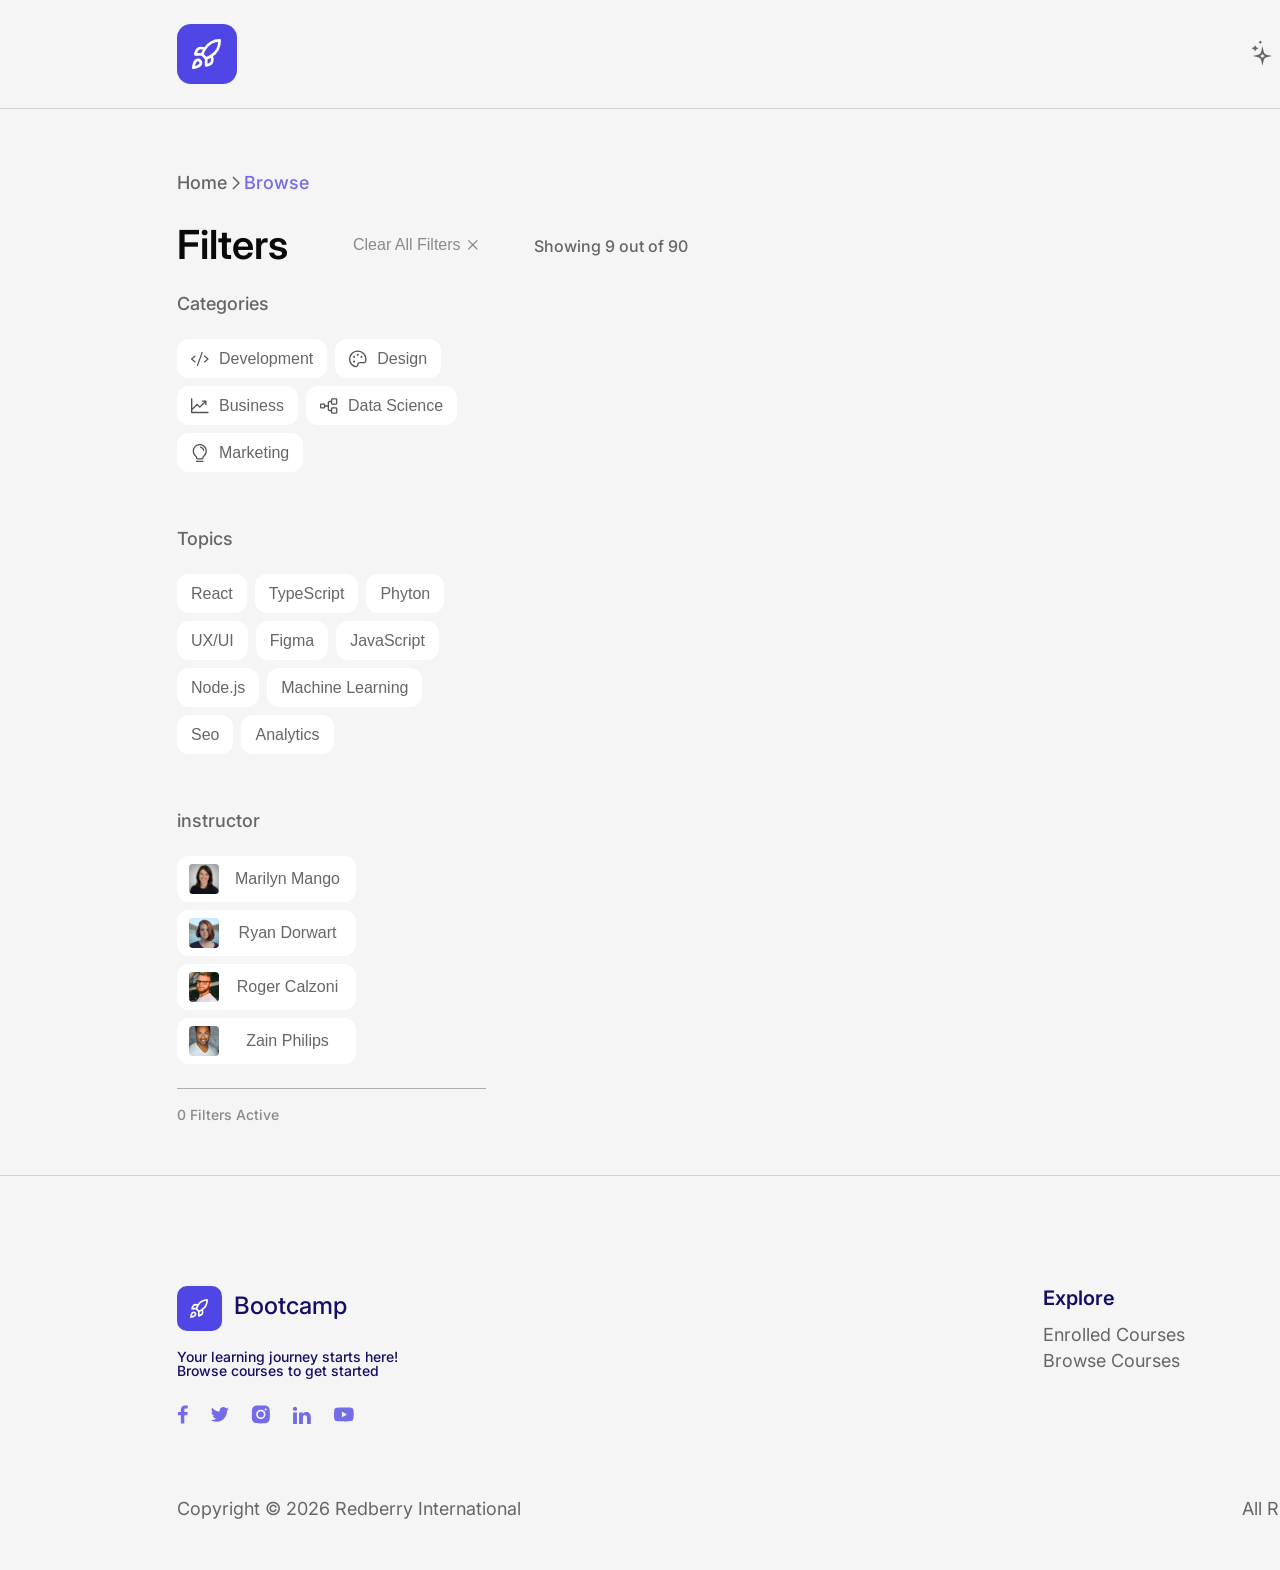
==== catalog.html @ 3730eb67 "add catalog filters and sort dropdown" ====
<!DOCTYPE html>
<html lang="en">
    <head>
        <meta charset="UTF-8"/>
        <meta name="viewport" content="width=device-width, initial-scale=1.0"/>
        <title>Course Catalog</title>
        <link rel="stylesheet" href="style.css"/>
    </head>
    <body>
        <nav>
            <div class="nav-left">
                <a href="index.html">
                    <div class="logo">
                        <img src="assets/logo.svg" alt="logo">
                    </div>
                </a>
            </div>
            <div class="nav-right">
                <a  href="catalog.html" class="browse-link">
                    <img src="assets/Nav icon.svg" alt="">
                   <span>Browse Courses</span></a>

                <!-- logged out -->
                <div class="nav-auth" id="nav-logged-out">
                    <button class="btn-login">Log In</button>
                    <button class="btn-signup">Sign Up</button>
                </div>

                <div class="nav-user" id="nav-logged-in">
                    <a href="#" class="enrolled-link">
                        <img src="assets/Nav icon2.svg" alt="">
                        <span> Enrolled Courses </span>
                    </a>
                    <a href="#" class="profile-icon">
                        <img src="assets/User.svg" alt="profile">
                        <span class="status-dot"></span>
                    </a>
                </div>

            </div>

        </nav>
        
        <main class="catalog-main">
            <div class="breadcrumbs">
                <a href="index.html" class="breadcrumbs-home">Home</a>
                <img src="assets/gt.svg" alt="" class="breadcrumbs-arrow">
                <span class="breadcrumbs-browse">Browse</span>
            </div>

            <div class="catalog-content">
                <div class="catalog-left">

                    <div class="filters">
                        <div class="filters-top">
                            <h2 class="filters-txt">Filters</h2> 
                            <button class="filters-remove">
                                <span class="filters-remove-text">Clear All Filters</span>
                                <img class="filters-remove-x" src="assets/X.svg" alt="X">
                            </button>
                        </div>

                        <div  class="filters-mid">
                            <div class="filters-categories">
                                <span class="filters-categories-text">Categories</span>
                                <div class="filters-categories-choice">
                                    <button class="filter-chip">
                                        <img src="assets/dev-icon.svg" alt=""> Development
                                    </button>
                                    <button class="filter-chip">
                                        <img src="assets/design-icon.svg" alt=""> Design
                                    </button>
                                    <button class="filter-chip">
                                        <img src="assets/business.svg" alt=""> Business
                                    </button>
                                    <button class="filter-chip">
                                        <img src="assets/datascience-icon.svg" alt=""> Data Science
                                    </button>
                                    <button class="filter-chip">
                                        <img src="assets/marketing-icon.svg" alt=""> Marketing
                                    </button>
                                </div>
                            </div>
                            <div class="filters-topics">
                                <span class="filters-topics-text">Topics</span>
                                <div class="filters-topics-choice">
                                    <button class="filter-chip">React</button>
                                    <button class="filter-chip">TypeScript</button>
                                    <button class="filter-chip">Phyton</button>
                                    <button class="filter-chip">UX/UI</button>
                                    <button class="filter-chip">Figma</button>
                                    <button class="filter-chip">JavaScript</button>
                                    <button class="filter-chip">Node.js</button>
                                    <button class="filter-chip">Machine Learning</button>
                                    <button class="filter-chip">Seo</button>
                                    <button class="filter-chip">Analytics</button>
                                </div>
                            </div>
                            <div class="filters-instructor">
                                <span class="filters-instructor-text">instructor</span>
                                <div class="filters-instructor-choice">
                                    <button class="instructor-chip">
                                        <img src="assets/instructor1.jpg" alt="Marilyn Mango">
                                        <span>Marilyn Mango</span>
                                    </button>
                                    <button class="instructor-chip">
                                        <img src="assets/instructor2.jpg" alt="Ryan Dorwart">
                                        <span>Ryan Dorwart</span>
                                    </button>
                                    <button class="instructor-chip">
                                        <img src="assets/instructor3.jpg" alt="Roger Calzoni">
                                        <span>Roger Calzoni</span>
                                    </button>
                                    <button class="instructor-chip">
                                        <img src="assets/instructor4.jpg" alt="Zain Philips">
                                        <span>Zain Philips</span>
                                    </button>
                                </div>
                            </div>


                        </div>

                        <div class="filters-bottom">
                            <div class="filters-bottom-text">
                                <span class="filter-count">0</span>
                                <span>&nbsp;Filters Active</span>
                            </div>
                        </div>
                    </div>
                </div>
                
                <div class="catalog-right">

                    <div class="catalog-top">
                        <span class="catalog-showing">Showing 9 out of 90</span>
                        <button class="catalog-sort">
                            <span class="sort-label">Sort By:</span>
                            <div class="sort-dropdown">
                                <div class="sort-selected">
                                    <span style="white-space: nowrap;">Newest First</span>
                                </div>
                                <div class="sort-options">
                                    <div class="sort-option active">Newest First</div>
                                    <div class="sort-option">Price: Low to High</div>
                                    <div class="sort-option">Price: High to Low</div>
                                    <div class="sort-option">Most Popular</div>
                                    <div class="sort-option">Title: A-Z</div>
                                </div>
                            </div>
                            <img class="sort-selected-img" src="assets/dropdown-arrow.svg" alt="">
                        </button>
                    </div>

                    <!-- Middle: course grid -->
                    <div class="catalog-grid">
                        <!-- course cards go here -->
                    </div>

                    <!-- Bottom: pagination -->
                    <div class="catalog-pagination">
                        <!-- pagination goes here -->
                    </div>
                </div>
            </div>
 

        </main>

        <footer>
            <div class="footer-wrapper">
                <div class="footer-top">
                    <div class="footer-brand">
                        <div class="footer-brand-top">
                            <div class="footer-logo">
                                <div class="logo">
                                    <img src="assets/logo.svg" alt="logo">
                                </div>
                                <span>Bootcamp</span>
                            </div>
                            <p>Your learning journey starts here!<br>Browse courses to get started</p>
                        </div>
                        <div class="footer-socials">
                            <a href="#"><img src="assets/Facebook.svg" alt="facebook"></a>
                            <a href="#"><img src="assets/Twitter.svg" alt="twitter"></a>
                            <a href="#"><img src="assets/Instagram.svg" alt="instagram"></a>
                            <a href="#"><img src="assets/LinkedIn.svg" alt="linkedin"></a>
                            <a href="#"><img src="assets/YouTube.svg" alt="youtube"></a>
                        </div>
                    </div>
                    <div class="footer-links">
                        <div class="footer-column">
                            <h4>Explore</h4>
                            <div class="footer-column-links">
                                <a href="#">Enrolled Courses</a>
                                <a href="catalog.html">Browse Courses</a>
                            </div>
                        </div>
                        <div class="footer-column">
                            <h4>Account</h4> 
                            <div class="footer-column-links">
                                <a href="#">My Profile</a>
                            </div>
                        </div>
                        <div class="footer-column">
                            <h4>Contact</h4>
                            <div class="footer-column-info">
                                <p><img src="assets/envelope.svg">contact@company.com</p>
                                <p><img src="assets/phone.svg">(+995) 551 111 222</p>
                                <p><img src="assets/location.svg">Aghmashenebeli St.115</p>
                            </div>
                        </div>
                    </div> 
                </div>
                <div class="footer-bottom">
                    <p class="footer-bottom-left">Copyright © 2026 Redberry International</p>
                    <div class="footer-bottom-right">
                        <span>All Rights Reserved</span> |
                        <a href="#">Terms and Conditions</a> |
                        <a href="#">Privacy Policy</a>
                    </div>
                </div>
            </div>
        </footer>

        
        <script src="script.js"></script>
        <script src="catalog.js"></script>
    </body>
</html>
---- style.css ----
@import url('https://fonts.googleapis.com/css2?family=Inter:wght@200;300;400;500;600;700&display=swap');
* {
    margin:0;
    padding:0;
    box-sizing: border-box;}

body{
    width:  1920px;
    min-height:  1080px;
    font-family: 'Inter';
    display: flex;
    flex-direction: column;
    justify-content: space-between;
}

nav {
    width: 1920px;
    background-color: #f5f5f5;
    border-bottom: 1px solid #D1D1D1;
    padding: 24px 177px;
    display: flex;
    justify-content: space-between;
    align-items: center;
    gap: 10px;
}
.nav-left .logo{
    width: 60px;
    height: 60px;
    border-radius: 14px;
    padding: 16px 17px 17px 16px;
    gap: 10px;
    display: flex;
    align-items: center;
    justify-content: center;
    background-color: #4F46E5;
}

.nav-left .logo img{
    width: 29px;
    height: 30px;
}

.nav-right{
    display: flex;
    justify-content: center;
}

.browse-link{
    display: flex;
    flex-direction: row;
    align-items: center;
    width: 220px;
    height: 56px;
    border-radius: 8px;
    padding: 15px;
    gap: 8px;
    text-decoration: none;
    line-height: 1;
}

.browse-link img{
    height: 26px;
    width: 26px;
}

.browse-link span{
    width: 156px;
    font-weight: 500;
    font-size: 20px;
    line-height: 100%;
    letter-spacing: 0%;
    color: #525252;
    white-space: nowrap;
}

.nav-auth{
    display: flex;
    flex-direction: row;
    align-items: center;
    gap: 15px;
    margin-left: 36px;
}

.btn-login {
    display: flex;
    flex-direction: row;
    align-items: center;
    justify-content: center;
    width: 114px;
    height: 60px;
    border-radius: 8px;
    border: 2px solid #958FEF;
    gap: 2px;
    background-color: transparent;
    font-weight: 500;
    font-size: 20px;
    line-height: 100%;
    letter-spacing: 0%;
    color: #4F46E5;
    cursor: pointer;
}

.btn-signup {
    display: flex;
    flex-direction: row;
    align-items: center;
    justify-content: center;
    width: 125px;
    height: 60px;
    border-radius: 8px;
    border: none;
    gap: 10px;
    background-color: #4F46E5;
    font-weight: 500;
    font-size: 20px;
    line-height: 100%;
    letter-spacing: 0%;
    color: white;
    cursor: pointer;
}

#nav-logged-in{
  display: none;
}

.nav-user{
    display: flex;
    flex-direction: row;
    align-items: center;
    gap: 36px;
    margin-left: 8px;
}

.enrolled-link{
    display: flex;
    flex-direction: row;
    align-items: center;
    width: 227px;
    height: 56px;
    border-radius: 8px;
    padding: 16px;
    gap: 8px;
    text-decoration: none;
}

.enrolled-link img{
    width: 26px;
    height: 26px;
}

.enrolled-link span{
    font-weight: 500;
    font-size: 20px;
    line-height: 100%;
    letter-spacing: 0%;
    color: #525252;
    white-space: nowrap;
}

.profile-icon{
    display: flex;
    align-items: center;
    justify-content: center;
    width: 56px;
    height: 56px;
    border-radius: 50%;
    background-color: #EEEDFC;
    position: relative;
    text-decoration: none;
    flex-shrink: 0;
    padding: 0;
}

.profile-icon img{
    width: 38px;
    height: 38px;
}

.status-dot{
    width: 15px;
    height: 15px;
    border-radius: 50%;
    background-color: #F4A316 ;
    border: 2px solid #FFFFFF;
    position: absolute;
    bottom: 0;
    right: 0;
}

footer{
    width: 1920px;
    min-height: 334px;
    padding: 30px 30.5px;
    background-color: #f5f5f5;
    display: flex;
    flex-direction: column;
    border-top: 1px solid #D1D1D1;
}

.footer-wrapper{
    width: 1566px;
    min-height: 334px;
    padding: 80px 0 20px 0;
    gap: 74px;
    display: flex;
    flex-direction: column;
    margin: 0 auto;
}



.footer-top{
    width: 1566px;
    display: flex;
    flex-direction: row;
    justify-content: space-between;
    align-items: flex-start;
}

.footer-brand{
    width: 310.36px;
    display: flex;
    flex-direction: column;
    gap: 24px;
}

.footer-brand-top{
    width: 310.36px;
    display: flex;
    flex-direction: column;
    gap: 16px;
}

.footer-logo{
    display: flex;
    flex-direction: row;
    align-items: center;
    width: 174px;
    height: 45px;
    gap: 12px;
}

.footer-logo .logo{
    width: 45px;
    height: 45px;
    border-radius: 10px;
    padding: 16px 17px 17px 16px;
    display: flex;
    align-items: center;
    justify-content: center;
    flex-shrink: 0;
    background-color: #4F46E5;
}
.footer-logo .logo img{
    width: 18.37px;
    height: 19px;
}

.footer-logo span{
    width: 117px;
    height: 29px;
    font-weight: 500;
    font-size: 24px;
    line-height: 100%;
    letter-spacing: 0%;
    color: #130E67;
    white-space: nowrap;
}

.footer-brand-top p{
    width: 310.36px;
    height: 34px;
    font-weight: 500;
    font-size: 14px;
    line-height: 100%;
    letter-spacing: 0%;
    color: #130E67;
    display: flex;
    align-items: center;
}

.footer-socials{
    display: flex;
    flex-direction: row;
    align-items: center;
    width: 177px;   
    height: 19px;
    gap: 22px;
}
.footer-socials a img{
    display: block;
}

.footer-socials a:nth-child(1) img{width:11px; height: 19px;}
.footer-socials a:nth-child(2) img{width:19px; height: 15px;}
.footer-socials a:nth-child(3) img{width:19px; height: 19px;}
.footer-socials a:nth-child(4) img{width:19px; height: 18px;}
.footer-socials a:nth-child(5) img{width:21px; height: 15px;}

.footer-links{
    display: flex;
    flex-direction: row;
    width: 700px;
    height: 130px;
    gap: 120px;
}

.footer-column{
    display: flex;
    flex-direction: column;
    gap: 16px;
}

.footer-column:nth-child(1) {width: 144px; height: 92px;}
.footer-column:nth-child(2) {width: 186px; height: 62px;}
.footer-column:nth-child(1) {width: 230px; height: 130px;}

.footer-column h4{
    font-weight: 600;
    font-size: 20px;
    line-height: 24px;
    letter-spacing: 0%;
    color: #130E67;
}
.footer-column-links{
    display: flex;
    flex-direction: column;
    gap: 8px;
}
.footer-column a{
    font-weight: 400;
    font-size: 18px;
    line-height: 100%;
    letter-spacing: 0%;
    text-align: center;
    text-decoration: none;
    color: #666666;
    display: flex;
    white-space: nowrap;
}
.footer-column-info{
    display: flex;
    flex-direction: column;
    gap: 10px;
}
.footer-column-info p{
    display: flex;
    flex-direction: row;
    align-items: center;
    gap: 6px;
    font-weight: 400;
    font-size: 18px;
    line-height: 100%;
    letter-spacing: 0%;
    color: #666666;
}
.footer-column-info p:nth-child(1) img{width: 24px; height: 24px;}
.footer-column-info p:nth-child(2) img{width: 22px; height: 22px;}
.footer-column-info p:nth-child(3) img{width: 24px; height: 24px;}

.footer-bottom{
    width: 1566px;
    height: 22px;
    display: flex;
    flex-direction: row;
    justify-content: space-between;
    align-items: center;
}

.footer-bottom-left{
    width: 601.41px;
    height: 22px;
    font-weight: 400;
    font-size: 18px;
    letter-spacing: 0%;
    color: #666666;
}
.footer-bottom-right{
    width: 859.16px;
    height: 22px;
    font-weight: 400;
    font-size: 18px;
    letter-spacing: 0%;
    color: #666666;
    text-align: right;
    padding-right: 10px;
}
.footer-bottom-right a{
    color: #4F46E5;
    text-decoration: none;
}

main {
    display: flex;
    flex-direction: column;
    align-items: center;
    padding: 40px 0;
    flex: 1;
    background-color: #F5F5F5;
    gap: 64px;
}

.hero-slider {
    width: 1566px;
    height: 420px;
    border-radius: 30px;
    background-color: #FFFFFF;
    position: relative;
    overflow: hidden;
    cursor: default;
}

.slider-arrows {
    position: absolute;
    top: 311px;
    left: 1386px;
    display: flex;
    flex-direction: row;
    gap: 24px;
    width: 132px;
    height: 54px;
    z-index: 10;
}

.slider-arrow {
    width: 54px;
    height: 54px;
    border-radius: 50%;
    border: none;
    cursor: pointer;
    background-color: transparent;
    flex-shrink: 0;
    padding: 0;
}

.slider-arrow.disabled {
    pointer-events: none;
}

.slider-arrow.left {
    background-image: url('assets/ArrowleftDisabled.svg');
    background-size: contain;
    background-repeat: no-repeat;
    background-position: center;
}

.slider-arrow.right {
    background-image: url('assets/ArrowrightActive.svg');
    background-size: contain;
    background-repeat: no-repeat;
    background-position: center;
}

.slider-dots {
    position: absolute;
    top: 334px;
    left: 0;
    right: 0;
    display: flex;
    flex-direction: row;
    justify-content: center;
    gap: 12px;
    height: 8px;
}

.dot {
    width: 57px;
    height: 8px;
    border-radius: 999px;
    background-color: #C1BCBC80;
    cursor: pointer;
}

.dot.active {
    background-color: #F5F5F5;
}

.slide {
    position: absolute;
    top: 0;
    left: 0;
    width: 100%;
    height: 100%;
    display: none;
    padding: 48px;
    background-size: cover;
    background-position: center;
}

.slide.active {
    display: flex;
    flex-direction: column;
    gap: 12px;
}

.slide-content {
    display: flex;
    flex-direction: column;
    width: 1470px;
    gap: 14px;
}

.slide h2 {
    width: 1470px;
    height: 56px;
    font-weight: 600;
    font-size: 48px;
    line-height: 56px;
    letter-spacing: -0.5%;
    color: #FFFFFF;
}

.slide p {
    width: 1218px;
    height: 58px;
    font-weight: 200;
    font-size: 24px;
    line-height: 100%;
    letter-spacing: 0%;
    color: #FFFFFF;
}

.slide-btn {
    display: flex;
    flex-direction: row;
    align-items: center;
    justify-content: center;
    width: 238px;
    height: 64px;
    border-radius: 8px;
    padding: 17px 25px;
    margin-top: 20px;
    gap: 10px;
    background-color: #4F46E5;
    border: none;
    font-weight: 400;
    font-size: 20px;
    line-height: 100%;
    color: #FFFFFF;
    cursor: pointer;
    text-decoration: none;
}

.start-learning {
    width: 1566px;
    height: 739px;
    display: flex;
    flex-direction: column;
    gap: 32px;
}

.section-header {
    width: 1566px;
    display: flex;
    flex-direction: column;
    padding-left: 1px;
    gap: 10px;
}

.section-header h2 {
    height: 48px;
    font-weight: 600;
    font-size: 40px;
    line-height: 100%;
    letter-spacing: 0%;
    color: #0A0A0A;
}

.section-header p {
    width: 538px;
    height: 22px;
    font-weight: 500;
    font-size: 18px;
    line-height: 100%;
    letter-spacing: 0%;
    color: #3D3D3D;
    white-space: nowrap;
}

.course-cards {
    display: flex;
    flex-direction: row;
    gap: 24px;
}

.course-card {
    width: 506px;
    height: 576px;
    border-radius: 12px;
    border: 1px solid #F5F5F5;
    padding: 20px;
    gap: 24px;
    background-color: #FFFFFF;
    display: flex;
    flex-direction: column;
    box-sizing: border-box;
}

.course-card-image {
    width: 466px;
    height: 262px;
    border-radius: 10px;
    overflow: hidden;
    flex-shrink: 0;
}

.course-card-image img {
    width: 100%;
    height: 100%;
    object-fit: cover;
}
.course-card-info {
    display: flex;
    flex-direction: column;
    width: 100%;
    gap: 12px;
}

.course-card-top {
    display: flex;
    flex-direction: row;
    align-items: center;
    justify-content: space-between;
}

.course-instructor {
    font-weight: 500;
    font-size: 14px;
    line-height: 100%;
    letter-spacing: 0%;
}

.course-instructor .lecturer-label {
    color: #8A8A8A;
}

.course-instructor .lecturer-name {
    color: #666666;
}

.course-rating {
    display: flex;
    flex-direction: row;
    align-items: center;
    gap: 4px;
}

.course-rating img {
    width: 18px;
    height: 18px;
    flex-direction: row;
    align-items: center;
    gap: 4px;
}

.course-rating span {
    width: 22px;
    height: 17px;
    font-weight: 500;
    font-size: 14px;
    line-height: 100%;
    letter-spacing: 0%;
    color: #525252;
    display: flex;
    align-items: center;
}

.course-title {
    width: 455px;
    font-weight: 600;
    font-size: 24px;
    line-height: 100%;
    letter-spacing: 0%;
    color: #141414;
}

.course-description {
    width: 412px;
    font-weight: 500;
    font-size: 16px;
    line-height: 24px;
    letter-spacing: 0%;
    color: #666666;
}

.course-card-bottom {
    display: flex;
    flex-direction: row;
    align-items: center;
    justify-content: space-between;
    width: 100%;
    height: 58px;
}

.course-price-wrapper {
    display: flex;
    flex-direction: row;
    align-items: flex-end;
    gap: 8px;
    width: 167px;
    height: 39px;
}

.course-price-label {
    width: 76px;
    height: 15px;
    font-weight: 500;
    font-size: 12px;
    line-height: 100%;
    letter-spacing: 0%;
    color: #8A8A8A;
    margin-bottom: 7px;
}

.course-price {
    width: 83px;
    font-weight: 600;
    font-size: 32px;
    line-height: 100%;
    letter-spacing: 0%;
    text-align: right;
    color: #141414;
}

.btn-details {
    display: flex;
    flex-direction: row;
    align-items: center;
    justify-content: center;
    width: 116px;
    height: 58px;
    border-radius: 8px;
    padding: 17px 25px;
    background-color: #4F46E5;
    border: none;
    font-weight: 400;
    font-size: 20px;
    line-height: 100%;
    letter-spacing: 0%;
    color: #FFFFFF;
    cursor: pointer;
    text-decoration: none;
}



.continue-learning-logged-out {
    width: 1566px;
    height: 369px;
    display: flex;
    flex-direction: column;
    gap: 32px;
    position: relative;
}

.continue-learning-logged-in {
    width: 1566px;
    display: flex;
    flex-direction: column;
    gap: 32px;
}

.continue-learning-header h2 {
    height: 48px;
    font-weight: 600;
    font-size: 40px;
    line-height: 100%;
    letter-spacing: 0%;
    color: #0A0A0A;
}

.continue-learning-header p {
    width: 538px;
    height: 22px;
    font-weight: 500;
    font-size: 18px;
    line-height: 100%;
    letter-spacing: 0%;
    color: #3D3D3D;
    white-space: nowrap;
}

.continue-learning-header {
    width: 1566px;
    height: 76px;
    display: flex;
    flex-direction: row;
    align-items: flex-end;
    justify-content: space-between;
    padding-top: 28px;
}

.continue-learning-header-text {
    display: flex;
    flex-direction: column;
    gap: 6px;
}

.see-all {
    align-self: flex-end;
    font-weight: 500;
    font-size: 20px;
    line-height: 100%;
    letter-spacing: 0%;
    text-decoration: underline;
    text-underline-offset: 3px;
    color: #4F46E5;
}

.continue-learning-cards-b {
    display: flex;
    flex-direction: row;
    gap: 24px;
    filter: blur(8px);
    pointer-events: none;
}


.continue-learning-cards {
    display: flex;
    flex-direction: row;
    gap: 24px;
    width: 1566px;
    height: 219px;
    position: relative;
}

.continue-learning-card {
    width: 506px;
    height: 219px;
    border-radius: 12px;
    padding: 20px;
    gap: 8px;
    display: flex;
    flex-direction: column;
    background-color: #FFFFFF;
}

.continue-learning-card-top {
    display: flex;
    flex-direction: row;
    width: 466px;
    height: 123px;
    gap: 16px;
    opacity: 0.76;
}

.continue-learning-card-image {
    width: 140px;
    height: 123px;
    max-width: 140px;
    border-radius: 12px;
    overflow: hidden;
    flex-shrink: 0;
}

.continue-learning-card-image img {
    width: 100%;
    height: 100%;
    object-fit: cover;
}

.continue-learning-card-info {
    display: flex;
    flex-direction: column;
    width: 326px;
    height: 123px;
    padding: 0 4px 0 0;
    gap: 9px;
}

.continue-learning-card-info-top {
    display: flex;
    flex-direction: row;
    align-items: center;
    justify-content: space-between;
    width: 100%;
}

.continue-learning-instructor {
    font-weight: 500;
    font-size: 14px;
    line-height: 100%;
    letter-spacing: 0%;
    white-space: nowrap;
    display: flex;
    align-items: center;
}

.continue-learning-instructor .lecturer-label {
    color: #8A8A8A;
    margin-right: 3.5px;
}

.continue-learning-instructor .lecturer-name {
    color: #666666;
}

.continue-learning-title {
    width: 306px;
    height: 48px;
    font-weight: 600;
    font-size: 20px;
    line-height: 28px;
    letter-spacing: -0.31px;
    color: #141414;
}

.continue-learning-card-bottom {
    display: flex;
    flex-direction: row;
    align-items: center;
    justify-content: space-between;
    width: 466px;
    height: 48px;
    opacity: 0.76;
}

.continue-learning-progress-wrapper {
    display: flex;
    flex-direction: column;
    width: 336px;
    height: 39.31px;
    padding-bottom: 4px;
    gap: 4px;
}

.continue-learning-progress-text {
    height: 16px;
    font-weight: 500;
    font-size: 12px;
    line-height: 16px;
    letter-spacing: 0%;
    vertical-align: middle;
    color: #141414;
}

.progress-bar-wrapper {
    width: 336px;
    height: 15.13px;
    border-radius: 30px;
    background-color: #DDDBFA;
    position: relative;
}

.progress-bar {
    width: 202.56px;
    height: 15.13px;
    border-radius: 30px;
    background-color: #4F46E5;
    position: absolute;
    top: 0;
    left: 0;
}

.btn-view {
    display: flex;
    flex-direction: row;
    align-items: center;
    justify-content: center;
    width: 90px;
    height: 48px;
    border-radius: 8px;
    border: 2px solid #958FEF;
    padding: 12px 16px;
    gap: 2px;
    background-color: transparent;
    font-weight: 500;
    font-size: 16px;
    line-height: 100%;
    color: #4F46E5;
    cursor: pointer;
    text-decoration: none;
}

.continue-learning-logged-out .continue-learning-cards-b {
    filter: blur(8px);
    pointer-events: none;
}


.login-prompt {
    position: absolute;
    width: 418px;
    height: 233px;
    border-radius: 12px;
    border: 1px solid #ADADAD;
    padding: 32px 56px;
    background-color: #FFFFFF;
    display: flex;
    flex-direction: column;
    align-items: center;
    justify-content: center;
    top: 50%;
    left: 50%;
    transform: translate(-50%, -50%);
    z-index: 10;
}
.continue-learning-cards-wrapper {
    position: relative;
    width: 1566px;
    height: 219px;
}

.login-prompt-inner {
    width: 306px;
    display: flex;
    flex-direction: column;
    align-items: center;
    gap: 24px;
}

.login-prompt-icon {
    display: flex;
    flex-direction: row;
    align-items: center;
    justify-content: center;
    width: 74px;
    height: 77px;
    border-radius: 50px;
    padding: 20px;
    gap: 10px;
    background-color: #DDDBFA;
}

.login-prompt-icon img {
    width: 34px;
    height: 37px;
}

.login-prompt-top {
    width: 306px;
    display: flex;
    flex-direction: column;
    align-items: center;
    gap: 12px;
}

.login-prompt-text {
    height: 24px;
    font-weight: 500;
    font-size: 16px;
    line-height: 24px;
    letter-spacing: 0%;
    text-align: center;
    color: #0A0836;
}

.btn-login-prompt {
    width: 83px;
    height: 42px;
    border-radius: 8px;
    padding: 17px 25px;
    gap: 10px;
    background-color: #4F46E5;
    border: none;
    font-weight: 500;
    font-size: 16px;
    line-height: 100%;
    color: #FFFFFF;
    cursor: pointer;
    display: flex;
    align-items: center;
    justify-content: center;
    text-decoration: none;
    white-space: nowrap;
}

.catalog-main {
    display: flex;
    flex-direction: column;
    padding: 40px 177px;
    background-color: #F5F5F5;
    flex: 1;
    gap: 24px;
    align-items: flex-start;
}

.catalog-content {
    display: flex;
    flex-direction: row;
    gap: 48px;
    width: 1566px;
}

.catalog-left {
    width: 309px;
    flex-shrink: 0;
}

.catalog-right {
    flex: 1;
}

.breadcrumbs{
    display: flex;
    flex-direction: row;
    align-items: center;
    padding: 0px;
    gap: 2px;
    width: 149px;
    height: 28px;
    margin-top: 20px;
}

.breadcrumbs-home{
    width: 51px;
    height: 22px;
    font-weight: 500;
    font-size: 18px;
    line-height: 22px;
    letter-spacing: 0%;
    color: #666666;
    text-decoration: none;
}



.breadcrumbs-browse{
    width: 64px;
    height: 22px;
    font-weight: 500;
    font-size: 18px;
    line-height: 22px;
    color: #736BEA;
}

.filters{
    display: flex;
    width: 309px;
    height: 914px;
    flex-direction: column;
    align-items: flex-start;
    padding: 0px;
    gap: 24px;
}

.filters-top{
    display: flex;
    flex-direction: row;
    justify-content: space-between;
    align-items: center;
    padding: 0px;
    gap: auto;
    width: 309px;
    align-self: stretch;
}

.filters-txt{
    width: 121px;
    height: 48px;
    font-weight: 600;
    font-size: 40px;
    line-height: 48px;
    color: #0A0A0A;
}


.filters-remove{
    display: flex;
    flex-direction: row;
    align-items: center;
    padding: 0px;
    gap: 7px;
    width: 133px;
    height: 24px;
    white-space: nowrap;
    color: #8A8A8A;
    background-color: #F5F5F5;
    filter: none;
    border: none;
}
.filters-remove-text{
    font-weight: 500;
    font-size: 16px;
    line-height: 24px;
}
.filters-remove-x{
    width: 10px;
    height: 10px;
}

.filters-remove:hover{
    color: #4F46E5;
}
.filters-remove:hover img{
    filter: brightness(0) saturate(100%) invert(31%) sepia(85%) saturate(5411%) hue-rotate(239deg) brightness(94%) contrast(93%);
}

.filters-mid{
    display: flex;
    flex-direction: column;
    align-items: flex-start;
    padding: 0px;
    gap: 56px;
    width: 309px;
}

.filters-categories-text{
    width: 309px;
    height: 22px;
    font-weight: 500;
    font-size: 18px;
    line-height: 22px;
    color: #666666;
}
.filters-instructor-text{
    width: 309px;
    height: 22px;
    font-weight: 500;
    font-size: 18px;
    line-height: 22px;
    color: #666666;
}
.filters-topics-text{
    width: 309px;
    height: 22px;
    font-weight: 500;
    font-size: 18px;
    line-height: 22px;
    color: #666666;
}

.filters-categories {
    display: flex;
    flex-direction: column;
    gap: 24px;
    width: 309px;
}

.filters-categories-choice{
    display: flex;
    flex-direction: row;
    flex-wrap: wrap;
    align-items: flex-start;
    gap: 8px;
    width: 309px;
    white-space: nowrap;
}

.filters-topics-choice{
    display: flex;
    flex-direction: row;
    flex-wrap: wrap;
    align-items: flex-start;
    gap: 8px;
    width: 309px;
    white-space: nowrap;
}

.filters-topics {
    display: flex;
    flex-direction: column;
    gap: 24px;
    width: 309px;
}

.filters-instructor {
    display: flex;
    flex-direction: column;
    gap: 24px;
    width: 309px;
}

.filters-instructor-choice{
    display: flex;
    flex-direction: column;
    align-items: flex-start;
    padding: 0px;
    gap: 8px;
    width: 179px;
    height: 254px;
}

.filters-bottom{
    display: flex;
    flex-direction: column;
    align-items: flex-start;
    padding: 16px 0px 0px;
    width: 309px;
    height: 36px;
    border-top: 1px solid #ADADAD;
    border-radius: 0px;
    margin-top: -46px;
}

.filters-bottom-text{
    display: flex;
    flex-direction: row;
    align-items: center;
    width: 309px;
    height: 20px;
    border-radius: 0px;
    font-size: 14px;
    font-weight: 500;
    color: #8A8A8A;
}

.filter-chip {
    display: flex;
    flex-direction: row;
    justify-content: center;
    align-items: center;
    padding: 8px 14px;
    gap: 10px;
    height: 39px;
    background: #FFFFFF;
    border-radius: 12px;
    border: none;
    cursor: pointer;
    font-weight: 500;
    font-size: 16px;
    line-height: 24px;
    letter-spacing: 0%;
    color: #666666;
}

.filter-chip.active {
    background: #EEEDFC;
    border: 1.5px solid #281ED2;
    color: #281ED2;
}
.filter-chip.active:hover{
    background: #EEEDFC;
    border: 1.5px solid #281ED2;
    color: #281ED2;
}

.filter-chip:hover {
    background: #DDDBFA;
    color: #281ED2;
}


.filter-chip img {
    width: 18px;
    height: 18px;
}

.filter-chip:hover img,
.filter-chip.active img {
    filter: invert(15%) sepia(100%) saturate(6934%) hue-rotate(244deg) brightness(85%) contrast(106%);
}

.instructor-chip {
    display: flex;
    flex-direction: row;
    align-items: center;
    width: 179px;
    border-radius: 12px;
    padding: 8px 12px;
    gap: 12px;
    cursor: pointer;
    background-color: #FFFFFF;
    border:none;
}

.instructor-chip:hover {
    background: #DDDBFA;
    animation: none;
}

.instructor-chip.active {
    background: #EEEDFC;
    border: 1px solid #281ED2;
}

.instructor-chip img {
    width: 30px;
    height: 30px;
    border-radius: 4px;
    object-fit: cover;
    flex-shrink: 0;
}

.instructor-chip span {
    width: 113px;
    height: 24px;
    font-weight: 500;
    font-size: 16px;
    line-height: 24px;
    color: #666666;
}

.instructor-chip.active span {
    color: #281ED2;
}
.instructor-chip:hover span {
    color: #281ED2;
}

.catalog-right {
    display: flex;
    flex-direction: column;
    width: 1167px;
    gap: 23px;
}

.catalog-top {
    display: flex;
    flex-direction: row;
    justify-content: space-between;
    align-items: center;
    width: 1167px;
    height: 49px;
}

.catalog-showing {
    font-weight: 500;
    font-size: 16px;
    line-height: 24px;
    letter-spacing: 0%;
    color: #666666;
}

.sort-label{
    font-weight: 500;
    font-size: 16px;
    white-space: nowrap;
    color: #666666;
}

.catalog-sort {
    display: flex;
    flex-direction: row;
    align-items: center;
    width: 234px;
    max-width: 234px;
    padding: 7px 20px;
    height: 49px;
    background: #FFFFFF;
    border: 1px solid #F5F5F5;
    border-radius: 10px;
    gap: 8px;
    position: relative;
    cursor: pointer;
}

.sort-dropdown {
    position: static;
}

.sort-selected {
    display: flex;
    flex-direction: row;
    align-items: center;
    min-width: 97px;
    max-width: 120px;
    gap: 8px;
    background: transparent;
    border: none;
    padding: 0;
    cursor: pointer;
    font-weight: 500;
    font-size: 16px;
    color: #4F46E5;
    white-space: nowrap;
}

.sort-options {
    display: none;
    position: absolute;
    width: 100%;
    top: calc(100% + 8px);
    right: 0;
    background: #FFFFFF;
    border-radius: 8px;
    padding: 8px 0;
    text-align: left;
    z-index: 100;
    box-shadow: 0 4px 12px rgba(0,0,0,0.1);
}

.sort-options.open {
    display: flex;
    flex-direction: column;
}

.sort-selected-img {
    width: 13px;
    height: 6px;
    flex-shrink: 0;
}

.sort-selected span {
    overflow: hidden;
    text-overflow: ellipsis;
    white-space: nowrap;
}

.sort-option {
    padding: 12px 16px;
    font-weight: 500;
    font-size: 16px;
    color: #666666;
    cursor: pointer;
}

.sort-option:hover {
    background: #EEEDFC;
    color: #4F46E5;
}

.sort-option.active {
    background: #EEEDFC;
    color: #4F46E5;
}
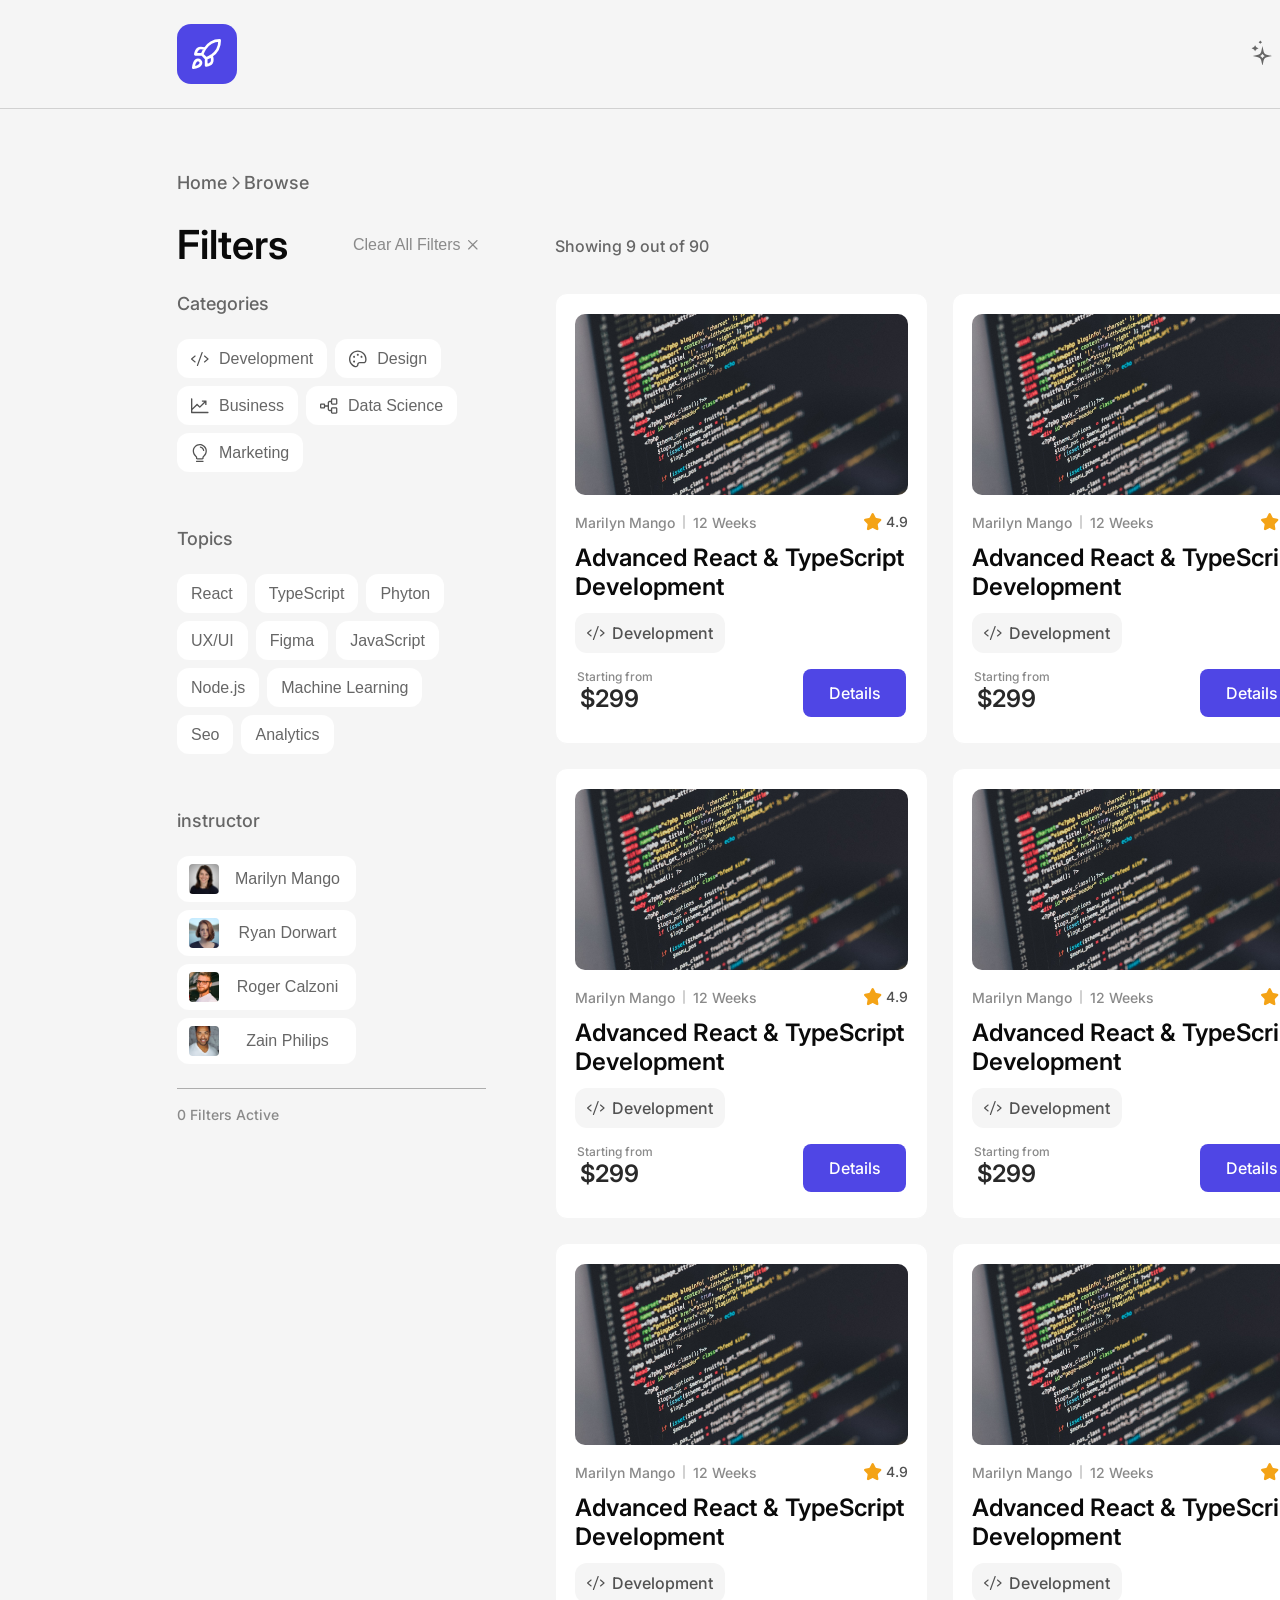
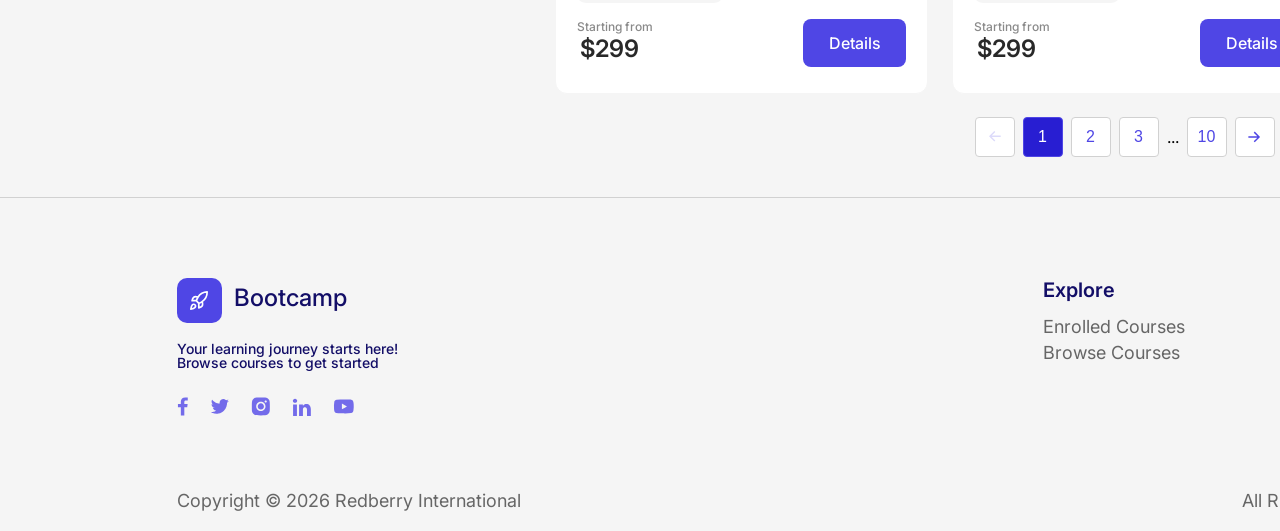
==== commit 663fc336: "add course page" ====
--- a/catalog.html
+++ b/catalog.html
@@ -152,14 +152,325 @@
                         </button>
                     </div>
 
-                    <!-- Middle: course grid -->
                     <div class="catalog-grid">
-                        <!-- course cards go here -->
-                    </div>
-
-                    <!-- Bottom: pagination -->
+                        <div class="catalog-card-row">
+                            <div class="catalog-card">
+                                <div class="catalog-card-top">
+                                    <div class="catalog-card-image">
+                                        <img src="assets/ccourse.jpg" alt="">
+                                    </div>
+                                    <div class="catalog-card-text">
+                                        <div class="catalog-card-text-top">
+                                            <div class="catalog-card-text-top-left">
+                                                <span class="catalog-card-lecturer">Marilyn Mango</span>
+                                                <div class="divider"></div>
+                                                <span class="course-length">12 Weeks</span>
+                                            </div>
+                                            <div class="course-rating">
+                                                <img src="assets/union.svg" alt="rating">
+                                                <span>4.9</span>
+                                            </div>
+                                        </div>
+                                        <span class="catalog-card-text-bottom">Advanced React & TypeScript Development</span>
+                                        <div class="tags">
+                                            <img class="tag-img" src="assets/dev-icon.svg" alt="">
+                                            <span class="tag-name">Development</span>
+                                        </div>
+                                    </div>
+                                    
+                                </div>
+                                <div class="catalog-card-bottom">
+                                    <div class="catalog-card-price">
+                                        <span class="catalog-card-price-txt">Starting from</span>
+                                        <span class="catalog-price">$299</span>
+                                    </div>     
+                                    <a href="course.html" class="catalog-btn-details">Details</a>                             
+                                </div>
+                            </div>
+                            <div class="catalog-card">
+                                <div class="catalog-card-top">
+                                    <div class="catalog-card-image">
+                                        <img src="assets/ccourse.jpg" alt="">
+                                    </div>
+                                    <div class="catalog-card-text">
+                                        <div class="catalog-card-text-top">
+                                            <div class="catalog-card-text-top-left">
+                                                <span class="catalog-card-lecturer">Marilyn Mango</span>
+                                                <div class="divider"></div>
+                                                <span class="course-length">12 Weeks</span>
+                                            </div>
+                                            <div class="course-rating">
+                                                <img src="assets/union.svg" alt="rating">
+                                                <span>4.9</span>
+                                            </div>
+                                        </div>
+                                        <span class="catalog-card-text-bottom">Advanced React & TypeScript Development</span>
+                                        <div class="tags">
+                                            <img class="tag-img" src="assets/dev-icon.svg" alt="">
+                                            <span class="tag-name">Development</span>
+                                        </div>
+                                    </div>
+                                    
+                                </div>
+                                <div class="catalog-card-bottom">
+                                    <div class="catalog-card-price">
+                                        <span class="catalog-card-price-txt">Starting from</span>
+                                        <span class="catalog-price">$299</span>
+                                    </div>     
+                                    <a href="course.html" class="catalog-btn-details">Details</a>                             
+                                </div>
+                            </div>
+                            
+                            <div class="catalog-card">
+                                <div class="catalog-card-top">
+                                    <div class="catalog-card-image">
+                                        <img src="assets/ccourse.jpg" alt="">
+                                    </div>
+                                    <div class="catalog-card-text">
+                                        <div class="catalog-card-text-top">
+                                            <div class="catalog-card-text-top-left">
+                                                <span class="catalog-card-lecturer">Marilyn Mango</span>
+                                                <div class="divider"></div>
+                                                <span class="course-length">12 Weeks</span>
+                                            </div>
+                                            <div class="course-rating">
+                                                <img src="assets/union.svg" alt="rating">
+                                                <span>4.9</span>
+                                            </div>
+                                        </div>
+                                        <span class="catalog-card-text-bottom">Advanced React & TypeScript Development</span>
+                                        <div class="tags">
+                                            <img class="tag-img" src="assets/dev-icon.svg" alt="">
+                                            <span class="tag-name">Development</span>
+                                        </div>
+                                    </div>
+                                    
+                                </div>
+                                <div class="catalog-card-bottom">
+                                    <div class="catalog-card-price">
+                                        <span class="catalog-card-price-txt">Starting from</span>
+                                        <span class="catalog-price">$299</span>
+                                    </div>     
+                                    <a href="course.html" class="catalog-btn-details">Details</a>                             
+                                </div>
+                            </div>
+                        </div>
+                        <div class="catalog-card-row">
+                            <div class="catalog-card">
+                                <div class="catalog-card-top">
+                                    <div class="catalog-card-image">
+                                        <img src="assets/ccourse.jpg" alt="">
+                                    </div>
+                                    <div class="catalog-card-text">
+                                        <div class="catalog-card-text-top">
+                                            <div class="catalog-card-text-top-left">
+                                                <span class="catalog-card-lecturer">Marilyn Mango</span>
+                                                <div class="divider"></div>
+                                                <span class="course-length">12 Weeks</span>
+                                            </div>
+                                            <div class="course-rating">
+                                                <img src="assets/union.svg" alt="rating">
+                                                <span>4.9</span>
+                                            </div>
+                                        </div>
+                                        <span class="catalog-card-text-bottom">Advanced React & TypeScript Development</span>
+                                        <div class="tags">
+                                            <img class="tag-img" src="assets/dev-icon.svg" alt="">
+                                            <span class="tag-name">Development</span>
+                                        </div>
+                                    </div>
+                                    
+                                </div>
+                                <div class="catalog-card-bottom">
+                                    <div class="catalog-card-price">
+                                        <span class="catalog-card-price-txt">Starting from</span>
+                                        <span class="catalog-price">$299</span>
+                                    </div>     
+                                    <a href="course.html" class="catalog-btn-details">Details</a>                             
+                                </div>
+                            </div>
+                            <div class="catalog-card">
+                                <div class="catalog-card-top">
+                                    <div class="catalog-card-image">
+                                        <img src="assets/ccourse.jpg" alt="">
+                                    </div>
+                                    <div class="catalog-card-text">
+                                        <div class="catalog-card-text-top">
+                                            <div class="catalog-card-text-top-left">
+                                                <span class="catalog-card-lecturer">Marilyn Mango</span>
+                                                <div class="divider"></div>
+                                                <span class="course-length">12 Weeks</span>
+                                            </div>
+                                            <div class="course-rating">
+                                                <img src="assets/union.svg" alt="rating">
+                                                <span>4.9</span>
+                                            </div>
+                                        </div>
+                                        <span class="catalog-card-text-bottom">Advanced React & TypeScript Development</span>
+                                        <div class="tags">
+                                            <img class="tag-img" src="assets/dev-icon.svg" alt="">
+                                            <span class="tag-name">Development</span>
+                                        </div>
+                                    </div>
+                                    
+                                </div>
+                                <div class="catalog-card-bottom">
+                                    <div class="catalog-card-price">
+                                        <span class="catalog-card-price-txt">Starting from</span>
+                                        <span class="catalog-price">$299</span>
+                                    </div>     
+                                    <a href="course.html" class="catalog-btn-details">Details</a>                             
+                                </div>
+                            </div>
+                            
+                            <div class="catalog-card">
+                                <div class="catalog-card-top">
+                                    <div class="catalog-card-image">
+                                        <img src="assets/ccourse.jpg" alt="">
+                                    </div>
+                                    <div class="catalog-card-text">
+                                        <div class="catalog-card-text-top">
+                                            <div class="catalog-card-text-top-left">
+                                                <span class="catalog-card-lecturer">Marilyn Mango</span>
+                                                <div class="divider"></div>
+                                                <span class="course-length">12 Weeks</span>
+                                            </div>
+                                            <div class="course-rating">
+                                                <img src="assets/union.svg" alt="rating">
+                                                <span>4.9</span>
+                                            </div>
+                                        </div>
+                                        <span class="catalog-card-text-bottom">Advanced React & TypeScript Development</span>
+                                        <div class="tags">
+                                            <img class="tag-img" src="assets/dev-icon.svg" alt="">
+                                            <span class="tag-name">Development</span>
+                                        </div>
+                                    </div>
+                                    
+                                </div>
+                                <div class="catalog-card-bottom">
+                                    <div class="catalog-card-price">
+                                        <span class="catalog-card-price-txt">Starting from</span>
+                                        <span class="catalog-price">$299</span>
+                                    </div>     
+                                    <a href="course.html" class="catalog-btn-details">Details</a>                             
+                                </div>
+                            </div>
+                        </div>
+                        <div class="catalog-card-row">
+                            <div class="catalog-card">
+                                <div class="catalog-card-top">
+                                    <div class="catalog-card-image">
+                                        <img src="assets/ccourse.jpg" alt="">
+                                    </div>
+                                    <div class="catalog-card-text">
+                                        <div class="catalog-card-text-top">
+                                            <div class="catalog-card-text-top-left">
+                                                <span class="catalog-card-lecturer">Marilyn Mango</span>
+                                                <div class="divider"></div>
+                                                <span class="course-length">12 Weeks</span>
+                                            </div>
+                                            <div class="course-rating">
+                                                <img src="assets/union.svg" alt="rating">
+                                                <span>4.9</span>
+                                            </div>
+                                        </div>
+                                        <span class="catalog-card-text-bottom">Advanced React & TypeScript Development</span>
+                                        <div class="tags">
+                                            <img class="tag-img" src="assets/dev-icon.svg" alt="">
+                                            <span class="tag-name">Development</span>
+                                        </div>
+                                    </div>
+                                    
+                                </div>
+                                <div class="catalog-card-bottom">
+                                    <div class="catalog-card-price">
+                                        <span class="catalog-card-price-txt">Starting from</span>
+                                        <span class="catalog-price">$299</span>
+                                    </div>     
+                                    <a href="course.html" class="catalog-btn-details">Details</a>                             
+                                </div>
+                            </div>
+                            <div class="catalog-card">
+                                <div class="catalog-card-top">
+                                    <div class="catalog-card-image">
+                                        <img src="assets/ccourse.jpg" alt="">
+                                    </div>
+                                    <div class="catalog-card-text">
+                                        <div class="catalog-card-text-top">
+                                            <div class="catalog-card-text-top-left">
+                                                <span class="catalog-card-lecturer">Marilyn Mango</span>
+                                                <div class="divider"></div>
+                                                <span class="course-length">12 Weeks</span>
+                                            </div>
+                                            <div class="course-rating">
+                                                <img src="assets/union.svg" alt="rating">
+                                                <span>4.9</span>
+                                            </div>
+                                        </div>
+                                        <span class="catalog-card-text-bottom">Advanced React & TypeScript Development</span>
+                                        <div class="tags">
+                                            <img class="tag-img" src="assets/dev-icon.svg" alt="">
+                                            <span class="tag-name">Development</span>
+                                        </div>
+                                    </div>
+                                    
+                                </div>
+                                <div class="catalog-card-bottom">
+                                    <div class="catalog-card-price">
+                                        <span class="catalog-card-price-txt">Starting from</span>
+                                        <span class="catalog-price">$299</span>
+                                    </div>     
+                                    <a href="course.html" class="catalog-btn-details">Details</a>                             
+                                </div>
+                            </div>
+                            
+                            <div class="catalog-card">
+                                <div class="catalog-card-top">
+                                    <div class="catalog-card-image">
+                                        <img src="assets/ccourse.jpg" alt="">
+                                    </div>
+                                    <div class="catalog-card-text">
+                                        <div class="catalog-card-text-top">
+                                            <div class="catalog-card-text-top-left">
+                                                <span class="catalog-card-lecturer">Marilyn Mango</span>
+                                                <div class="divider"></div>
+                                                <span class="course-length">12 Weeks</span>
+                                            </div>
+                                            <div class="course-rating">
+                                                <img src="assets/union.svg" alt="rating">
+                                                <span>4.9</span>
+                                            </div>
+                                        </div>
+                                        <span class="catalog-card-text-bottom">Advanced React & TypeScript Development</span>
+                                        <div class="tags">
+                                            <img class="tag-img" src="assets/dev-icon.svg" alt="">
+                                            <span class="tag-name">Development</span>
+                                        </div>
+                                    </div>
+                                    
+                                </div>
+                                <div class="catalog-card-bottom">
+                                    <div class="catalog-card-price">
+                                        <span class="catalog-card-price-txt">Starting from</span>
+                                        <span class="catalog-price">$299</span>
+                                    </div>     
+                                    <a href="course.html" class="catalog-btn-details">Details</a>                             
+                                </div>
+                            </div>
+                        </div>
+                    </div>
+
                     <div class="catalog-pagination">
-                        <!-- pagination goes here -->
+                        <button class="page-btn-arrow page-arrow" id="prev-page" disabled><svg style="bottom: 220px;" width="12" height="11" viewBox="0 0 12 11" fill="none" xmlns="http://www.w3.org/2000/svg">
+<path d="M5.30114 0.000709453L6.32387 1.01207L2.77273 4.56321L11.6932 4.56321L11.6932 6.04048L2.77273 6.04048L6.32386 9.58594L5.30114 10.603L1.12855e-06 5.30185L5.30114 0.000709453Z" fill="#4F46E5"/></svg></button>
+                        <button class="page-btn active">1</button>
+                        <button class="page-btn">2</button>
+                        <button class="page-btn">3</button>
+                        <span class="page-dots">...</span>
+                        <button class="page-btn">10</button>
+                        <button class="page-btn-arrow page-arrow" id="next-page"><svg width="15" height="23" viewBox="0 0 15 23" fill="none" xmlns="http://www.w3.org/2000/svg">
+<path d="M7.75923 18.2102L6.73651 17.1989L10.2876 13.6477H1.36719V12.1705H10.2876L6.73651 8.625L7.75923 7.60795L13.0604 12.9091L7.75923 18.2102Z" fill="#4F46E5"/></svg></button>
                     </div>
                 </div>
             </div>
--- a/style.css
+++ b/style.css
@@ -58,6 +58,7 @@
     line-height: 1;
 }
 
+
 .browse-link img{
     height: 26px;
     width: 26px;
@@ -142,6 +143,11 @@
     gap: 8px;
     text-decoration: none;
 }
+
+.enrolled-link:hover{
+    filter: invert(15%) sepia(100%) saturate(6934%) hue-rotate(244deg) brightness(85%) contrast(106%);
+}
+
 
 .enrolled-link img{
     width: 26px;
@@ -189,8 +195,8 @@
 
 footer{
     width: 1920px;
-    min-height: 334px;
-    padding: 30px 30.5px;
+    max-height: 334px;
+    padding: 80px 0 0 0;
     background-color: #f5f5f5;
     display: flex;
     flex-direction: column;
@@ -199,8 +205,7 @@
 
 .footer-wrapper{
     width: 1566px;
-    min-height: 334px;
-    padding: 80px 0 20px 0;
+    height: 334px;
     gap: 74px;
     display: flex;
     flex-direction: column;
@@ -394,7 +399,7 @@
     display: flex;
     flex-direction: column;
     align-items: center;
-    padding: 40px 0;
+    padding: 64px 0;
     flex: 1;
     background-color: #F5F5F5;
     gap: 64px;
@@ -409,6 +414,7 @@
     overflow: hidden;
     cursor: default;
 }
+
 
 .slider-arrows {
     position: absolute;
@@ -549,6 +555,7 @@
     gap: 32px;
 }
 
+
 .section-header {
     width: 1566px;
     display: flex;
@@ -594,6 +601,15 @@
     display: flex;
     flex-direction: column;
     box-sizing: border-box;
+}
+
+.course-card:hover{
+    cursor: pointer;
+    border-color: rgba(138, 130, 212, 0.1);
+}
+
+.course-card:active{
+    border-color: rgba(149, 143, 239, 1);
 }
 
 .course-card-image {
@@ -1353,6 +1369,7 @@
     cursor: pointer;
     background-color: #FFFFFF;
     border:none;
+    white-space: nowrap;
 }
 
 .instructor-chip:hover {
@@ -1392,9 +1409,11 @@
 .catalog-right {
     display: flex;
     flex-direction: column;
+    align-items: center;
     width: 1167px;
     gap: 23px;
 }
+
 
 .catalog-top {
     display: flex;
@@ -1504,4 +1523,1222 @@
 .sort-option.active {
     background: #EEEDFC;
     color: #4F46E5;
+}
+
+.catalog-grid {
+    display: flex;
+    flex-direction: column;
+    align-items: flex-start;
+    padding: 0px;
+    gap: 24px;
+    width: 1167px;
+    height: 1401px;
+}
+
+
+.catalog-card-row{
+    display: flex;
+    flex-direction: row;
+    align-items: center;
+    padding: 0px;
+    gap: 24px;
+    width: 1167px;
+    height: 451px;
+}
+
+.catalog-card {
+    display: flex;
+    flex-direction: column;
+    align-items: center;
+    padding: 20px;
+    gap: 10px;
+    width: 373px;
+    height: 451px;
+    border-radius: 12px;
+    border: solid 1px;
+    background-color: #FFFFFF;
+    border-color: #F5F5F5;
+}
+
+.catalog-card:hover {
+    border: 1px solid rgba(138, 130, 212, 0.15);
+}
+
+.catalog-card-top {
+    display: flex;
+    flex-direction: column;
+    align-items: flex-start;
+    padding: 0px;
+    gap: 18px;
+    width: 333px;
+    height: 345px;
+}
+
+
+.catalog-card-image {
+    border-radius: 10px;
+    overflow: hidden;
+    flex-shrink: 0;
+    width: 333px;
+    height: 181px;
+}
+
+.catalog-card-image img {
+    width: 100%;
+    height: 100%;
+    object-fit: cover;
+}
+
+.catalog-card-text {
+    display: flex;
+    flex-direction: column;
+    align-items: flex-start;
+    gap: 12px;
+    width: 333px;
+    height: 88px;
+}
+
+.catalog-card-text-top {
+    display: flex;
+    flex-direction: row;
+    flex-wrap: wrap;
+    justify-content: space-between;
+    align-items: center;
+    align-content: flex-start;
+    width: 333px;
+    height: 18px;
+}
+
+.catalog-card-text-top-left {
+    display: flex;
+    flex-direction: row;
+    gap: 8px;
+    align-items: center;
+}
+
+.catalog-card-lecturer {
+    font-weight: 500;
+    font-size: 14px;
+    line-height: 17px;
+    color: #8A8A8A;
+}
+
+.divider {
+    width: 2px;
+    height: 14px;
+    background: #D1D1D1;
+    border-radius: 100px;
+}
+
+.course-length {
+    font-weight: 500;
+    font-size: 14px;
+    line-height: 17px;
+    color: #8A8A8A;
+}
+
+.catalog-card-text-bottom {
+    width: 333px;
+    height: 58px;
+    font-weight: 600;
+    font-size: 24px;
+    line-height: 29px;
+    color: #0A0A0A;
+}
+
+.tags {
+    display: flex;
+    flex-direction: row;
+    justify-content: center;
+    align-items: center;
+    padding: 8px 12px;
+    gap: 6px;
+    width: 150px;
+    height: 40px;
+    background: #F5F5F5;
+    border-radius: 12px;
+}
+
+.tag-img {
+    display: flex;
+    width: 18px;
+    height: 18px;
+}
+
+.tag-name {
+    width: 102px;
+    height: 24px;
+    font-weight: 500;
+    font-size: 16px;
+    line-height: 24px;
+    text-align: center;
+    color: #525252;
+}
+
+.catalog-card-bottom {
+    display: flex;
+    flex-direction: row;
+    justify-content: space-between;
+    align-items: flex-start;
+    gap: 79px;
+    width: 333px;
+    height: 48px;
+}
+
+.catalog-card-price {
+    display: flex;
+    flex-direction: column;
+    justify-content: center;
+    align-items: flex-start;
+    margin: 0 auto;
+    width: 144px;
+    height: 44px;
+}
+
+.catalog-card-price-txt {
+    height: 15px;
+    font-weight: 500;
+    font-size: 12px;
+    line-height: 15px;
+    color: #8A8A8A;
+}
+
+.catalog-price {
+    width: 62px;
+    height: 29px;
+    font-weight: 600;
+    font-size: 24px;
+    line-height: 29px;
+    text-align: right;
+    color: #292929;
+}
+
+.catalog-btn-details {
+    display: flex;
+    flex-direction: row;
+    justify-content: center;
+    align-items: center;
+    padding: 17px 25px;
+    gap: 10px;
+    margin: 0 auto;
+    width: 103px;
+    height: 48px;
+    background: #4F46E5;
+    border-radius: 8px;
+    font-weight: 500;
+    font-size: 16px;
+    line-height: 24px;
+    text-align: center;
+    color: #FFFFFF;
+    text-decoration: none;
+}
+
+.catalog-pagination {
+    display: flex;
+    flex-direction: row;
+    align-items: center;
+    padding: 0px;
+    gap: 8px;
+    width: 328px;
+    height: 40px;
+}
+
+.page-btn {
+    width: 40px;
+    height: 40px;
+    background: #FFFFFF;
+    border: 1px solid #D1D1D1;
+    border-radius: 4px;
+    cursor: pointer;
+    font-weight: 500;
+    font-size: 16px;
+    line-height: 24px;
+    text-align: center;
+    color: #4F46E5;
+}
+
+.page-btn-arrow.active {
+    background: #FFFFFF;
+    border-color: #D1D1D1;
+}
+
+.page-btn-arrow.disabled {
+    fill: #DDDBFA;
+}
+
+.page-btn-arrow:hover {
+    background-color: #DDDBFA;
+    border-color: #B7B3F4;
+}
+
+.page-btn-arrow:active path{
+    fill: #FFFFFF;
+}
+.page-btn-arrow:active {
+    background-color: #281ED2;
+    border-color: #4F46E5;
+}
+
+.page-btn-arrow:disabled path{
+    fill: #DDDBFA;
+}
+
+.page-btn-arrow {
+    width: 40px;
+    height: 40px;
+    background: #FFFFFF;
+    border: 1px solid #D1D1D1;
+    border-radius: 4px;
+    cursor: pointer;
+}
+
+.page-btn:hover{
+    background-color: #DDDBFA;
+    border-color: #B7B3F4;
+}
+
+.page-btn.active{
+    background-color: #281ED2;
+    border-color: #4F46E5;
+    color: #FFFFFF;
+}
+
+.course-main-wrapper{
+    display: flex;
+    align-self: center;
+    gap: 133px;
+    width: 1566px;
+    height: 1055.15px;
+    flex-wrap: wrap;
+    flex-direction: column;
+    justify-content: space-between;
+    align-content: center;
+}
+
+.course-info{
+    display: flex;
+    flex-direction: column;
+    align-items: flex-start;
+    padding: 0px;
+    gap: 24px;
+    width: 903px;
+    height: 1055.15px;
+}
+
+.course-info-top{
+    width: 903px;
+    height: 108px;    
+    gap: 32px;
+    display: flex;
+    flex-direction: column;
+    align-items: flex-start;
+}
+
+
+.breadcrumbs2{
+    display: flex;
+    flex-direction: row;
+    align-items: center;
+    padding: 0px;
+    gap: 4px;
+    width: 290px;
+    height: 28px;
+}
+
+.breadcrumbs-home{
+    height: 22px;
+    font-weight: 500;
+    font-size: 18px;
+    line-height: 22px;
+    letter-spacing: 0%;
+    color: #666666;
+    text-decoration: none;
+}
+
+
+.breadcrumbs-browse{
+    height: 22px;
+    font-weight: 500;
+    font-size: 18px;
+    line-height: 22px;
+    letter-spacing: 0%;
+    color: #666666;
+    text-decoration: none;
+}
+
+.breadcrumbs-course{
+    height: 22px;
+    font-weight: 500;
+    font-size: 18px;
+    line-height: 22px;
+    color: #4F46E5;
+}
+
+.main-course-title{
+    width: 903px;
+    height: 48px;
+    font-weight: 600;
+    font-size: 40px;
+    line-height: 48px;
+    color: #141414;
+}
+
+.course-scheduling {
+    display: flex;
+    flex-direction: column;
+    align-items: flex-start;
+    gap: 11px;
+    max-width: 530px;
+    min-width: 473px;
+    align-self: center;
+    padding-top: 108px;
+}
+
+.course-info-bottom-wrapper{
+    display: flex;
+    flex-direction: column;
+    align-items: flex-start;
+    gap: 18px;
+    width: 903px;
+    height: 923.15px;
+}
+
+.course-info-mid {
+    display: flex;
+    flex-direction: column;
+    align-items: flex-start;
+    gap: 16px;
+    width: 903px;
+    height: 529.15px;
+}
+
+.course-image {
+    width: 903px;
+    height: 474.15px;
+    border-radius: 10px;
+    overflow: hidden;
+    flex-shrink: 0;
+}
+
+.course-image img {
+    width: 100%;
+    height: 100%;
+    object-fit: cover;
+}
+
+.course-duration-rate-tag {
+    display: flex;
+    flex-direction: row;
+    align-items: center;
+    gap: 16px;
+    width: 903px;
+    height: 39px;
+}
+
+.course-duration-rate {
+    display: flex;
+    flex-direction: row;
+    align-items: center;
+    justify-content: space-between;
+    gap: 12px;
+    width: 727px;
+    height: 26px;
+}
+
+.course-duration {
+    display: flex;
+    flex-direction: row;
+    align-items: center;
+    gap: 12px;
+    width: 200px;
+    height: 24px;
+}
+
+.course-weeks {
+    display: flex;
+    flex-direction: row;
+    align-items: center;
+    gap: 4px;
+    width: 92px;
+    height: 24px;
+}
+
+.course-days {
+    display: flex;
+    flex-direction: row;
+    align-items: center;
+    gap: 4px;
+    width: 96dpx;
+    height: 24px;
+}
+
+.weeks-icon {
+    width: 24px;
+    height: 24px;
+}
+
+.days-icon {
+    width: 24px;
+    height: 24px;
+}
+
+.weeks-text {
+    width: 64px;
+    height: 17px;
+    font-weight: 500;
+    font-size: 14px;
+    line-height: 17px;
+    color: #525252;
+}
+
+.days-text {
+    width: 64px;
+    height: 17px;
+    font-weight: 500;
+    font-size: 14px;
+    line-height: 17px;
+    color: #525252;
+    white-space: nowrap;
+}
+
+.tag {
+    display: flex;
+    flex-direction: row;
+    justify-content: center;
+    align-items: center;
+    padding: 8px 14px;
+    gap: 10px;
+    height: 39px;
+    background: #FFFFFF;
+    border-radius: 12px;
+    border: none;
+    cursor: pointer;
+    font-weight: 500;
+    font-size: 16px;
+    line-height: 24px;
+    letter-spacing: 0%;
+    color: #666666;
+}
+
+
+
+.tag:hover {
+    background: #DDDBFA;
+    color: #281ED2;
+}
+
+
+.tag img {
+    width: 18px;
+    height: 18px;
+}
+
+.tag:hover img {
+    filter: invert(15%) sepia(100%) saturate(6934%) hue-rotate(244deg) brightness(85%) contrast(106%);
+}
+
+.rating-main{
+
+}
+
+.rating-big {
+    display: flex;
+    flex-direction: row;
+    align-items: center;
+    gap: 4px;
+}
+
+.rating-big img {
+    width: 24px;
+    height: 24px;
+    flex-direction: row;
+    align-items: center;
+    gap: 4px;
+}
+
+.rating-big span {
+    width: 22px;
+    height: 21px;
+    font-weight: 500;
+    font-size: 14px;
+    line-height: 150%;
+    letter-spacing: 0%;
+    color: #525252;
+    display: flex;
+    align-items: center;
+}
+
+.course-info-bottom {
+    display: flex;
+    flex-direction: column;
+    align-items: flex-start;
+    justify-content: space-between;
+    gap: 18px;
+    width: 903px;
+    height: 376px;
+}
+
+.course-information {
+    display: flex;
+    flex-direction: column;
+    align-items: flex-start;
+    gap: 18px;
+    width: 903px;
+    height: 312px;
+}
+
+.course-information h3{
+    height: 24px;
+    font-weight: 600;
+    font-size: 20px;
+    line-height: 24px;
+    color: #8A8A8A;
+}
+
+.course-info-description {
+    display: flex;
+    flex-direction: column;
+    font-weight: 500;
+    font-size: 16px;
+    line-height: 24px;
+    color: #525252;
+    white-space: initial;
+}
+
+.schedule {
+    display: flex;
+    flex-direction: column;
+    align-items: flex-start;
+    gap: 32px;
+}
+
+.weekly-schedule-button {
+    display: flex;
+    flex-direction: row;
+    align-items: flex-start;
+    justify-content: space-between;
+    gap: 7px;
+    width: 530px;
+    height: 30px;
+    border: none;
+    background-color: transparent;
+    cursor: pointer;
+}
+.weekly-schedule-button.disabled span{
+    border-color: #8A8A8A;
+    color:#8A8A8A;
+}
+.weekly-schedule-button.disabled h3{
+    border-color: #8A8A8A;
+    color:#8A8A8A;
+}
+.weekly-schedule-button.disabled svg{
+    rotate: 180deg;
+}
+.weekly-schedule-button.disabled svg path{
+    fill: #8A8A8A;
+}
+
+.weekly-schedule-button div{
+    display: flex;
+    flex-direction: row;
+    align-items: flex-start;
+    gap: 8px;
+    width: 493px;
+    height: 30px;
+}
+
+.schedule-ring{
+    display: flex;
+    width: 22px;
+    height: 22px;
+    color: #0A0836;
+    border: 1.5px solid #130E67;
+    border-radius: 50%;
+    justify-content: center;
+    align-items: center;
+    align-self: center;
+}
+
+.schedule-text{
+    display: flex;
+    font-weight: 600;
+    font-size: 24px;
+    line-height: 29px;
+    color: #130E67;
+    align-items: center;
+}
+
+
+.weekly-schedule-button svg{
+    display: flex;
+    flex-direction: row;
+    align-items: center;
+    gap: 8px;
+    width: 14px;
+    height: 28px;
+}
+
+.weekly-schedule-button svg.active{
+    rotate: 180deg;
+}
+
+.schedule-ring.active{
+    border-color: #0A0836;
+    color: #FFFFFF;
+    background-color: #0A0836;
+}
+
+.scheduling-choices{
+    display: flex;
+    flex-direction: row;
+    align-items: center;
+    gap: 12px;
+}
+
+.scheduling-choice{
+    width: 123px;
+    height: 91px;
+    box-sizing: border-box;
+    display: flex;
+    flex-direction: row;
+    justify-content: center;
+    align-items: center;
+    padding: 35px 18px;
+    gap: 10px;
+    background: #FFFFFF;
+    border: 1px solid #D1D1D1;
+    border-radius: 12px;
+    font-weight: 600;
+    font-size: 16px;
+    line-height: 19px;
+    color: #292929;
+    cursor:pointer;
+}
+
+.scheduling-choice:hover{
+    border-color: #958FEF;
+    color: #4F46E5;
+    background-color: #DDDBFA;
+}
+
+.scheduling-choice.active{
+    border-color: #958FEF;
+    color: #4F46E5;
+    background-color: #DDDBFA;
+}
+
+.scheduling-choice.disabled{
+    color: #D1D1D1;
+    background-color: #F5F5F5;
+    cursor: default;
+}
+
+.weekly-schedule {
+    display: flex;
+    flex-direction: column;
+    align-items: flex-start;
+    gap: 18px;
+}
+
+.time-slot {
+    display: flex;
+    flex-direction: column;
+    align-items: flex-start;
+    gap: 18px;
+}
+
+.session-time {
+    display: flex;
+    flex-direction: column;
+    align-items: flex-start;
+    gap: 18px;
+}
+
+.scheduling-choices-time{
+    display: flex;
+    flex-direction: row;
+    align-items: center;
+    padding: 0px;
+    gap: 6px;
+    width: 530px;
+    height: 61px;
+}
+
+.scheduling-choice-time{
+    box-sizing: border-box;
+    display: flex;
+    flex-direction: column;
+    justify-content: center;
+    align-items: center;
+    padding: 15px;
+    gap: 10px;
+    width: 172.67px;
+    height: 61px;
+    background: #FFFFFF;
+    border: 1px solid #D1D1D1;
+    border-radius: 12px;
+    cursor: pointer;
+}
+
+.scheduling-choice-time-inside{
+    gap: 12px;
+    display: flex;
+    flex-direction: row;
+    align-items: center;
+    gap: 12px;
+}
+
+.scheduling-choice-time-inside-txt{
+    display: flex;
+    flex-direction: column;
+    align-items: flex-start;
+    gap: 2px;
+}
+
+.scheduling-wd{
+    font-weight: 500;
+    font-size: 14px;
+    line-height: 17px;
+    flex: none;
+}
+
+.scheduling-time{
+    font-weight: 400;
+    font-size: 10px;
+    line-height: 12px;
+    white-space: nowrap;
+}
+
+.scheduling-choice-time.disabled{
+    color: #D1D1D1;
+    background-color: #F5F5F5;
+    cursor: default;
+    border-color: #D1D1D1;
+}
+.scheduling-choice-time.disabled:hover{
+    color: #D1D1D1;
+    background-color: #F5F5F5;
+    cursor: default;
+    border-color: #D1D1D1;
+}
+.scheduling-choice-time.disabled img{
+    filter: brightness(255%);
+}
+.scheduling-choice-time.disabled:hover img{
+    filter: brightness(255%);
+}
+
+
+.scheduling-choice-time:hover{
+    border-color: #958FEF;
+    color: #4F46E5;
+    background-color: #DDDBFA;
+}
+
+.scheduling-choice-time:hover img{
+    filter: brightness(0) saturate(100%) invert(31%) sepia(85%) saturate(5411%) hue-rotate(239deg) brightness(94%) contrast(93%);
+}
+.scheduling-choice-time.active img{
+    filter: brightness(0) saturate(100%) invert(31%) sepia(85%) saturate(5411%) hue-rotate(239deg) brightness(94%) contrast(93%);
+}
+
+.scheduling-choice-time.active{
+    border-color: #958FEF;
+    color: #4F46E5;
+    background-color: #DDDBFA;
+}
+
+.session-type {
+    display: flex;
+    flex-direction: column;
+    align-items: flex-start;
+    gap: 18px;
+}
+
+.scheduling-choices-session{
+    display: flex;
+    flex-direction: row;
+    justify-content: center;
+    align-items: flex-start;
+    padding: 0px;
+    gap: 8px;
+    width: 530px;
+    height: 154px;
+}
+
+.scheduling-choice-session-wrapper{
+    display: flex;
+    flex-direction: column;
+    align-items: center;
+    gap: 8px;
+    width: 171.33px;
+    height: 154px;
+}
+
+.scheduling-choice-session{
+    box-sizing: border-box;
+    display: flex;
+    flex-direction: column;
+    justify-content: center;
+    align-items: center;
+    padding: 15px 20px;
+    gap: 4px;
+    width: 171.33px;
+    height: 131px;
+    background: #FFFFFF;
+    border: 1px solid #D1D1D1;
+    border-radius: 12px;
+    cursor: pointer;
+}
+
+.scheduling-choice-session.active{
+    background-color: #DDDBFA;
+    border-color: #958FEF;
+}
+.scheduling-choice-session:hover{
+    background-color: #DDDBFA;
+    border-color: #958FEF;
+}
+
+.seat-availability{
+    font-weight: 500;
+    font-size: 12px;
+    line-height: 15px;
+    color: #525252;
+}
+
+.scheduling-choice-session-inside{
+    display: flex;
+    flex-direction: column;
+    justify-content: center;
+    align-items: center;
+    gap: 6px;
+    width: 131.33px;
+    height: 101px;
+}
+
+.session-icon{
+    width: 26px;
+    height: 26px;
+}
+
+.scheduling-choice-session.disabled img{
+    filter: brightness(255%);
+}
+.scheduling-choice-session.disabled:hover img{
+    filter: brightness(255%);
+}
+.scheduling-choice-session.active img{
+    filter: brightness(0) saturate(100%) invert(31%) sepia(85%) saturate(5411%) hue-rotate(239deg) brightness(94%) contrast(93%);
+}
+.scheduling-choice-session:hover img{
+    filter: brightness(0) saturate(100%) invert(31%) sepia(85%) saturate(5411%) hue-rotate(239deg) brightness(94%) contrast(93%);
+}
+.scheduling-choice-session.disabled{
+    cursor:default;
+}
+
+.session-price{
+    display: flex;
+    width: 131.33px;
+    height: 17px;
+    font-weight: 500;
+    font-size: 14px;
+    line-height: 17px;
+    text-align: center;
+    color: #736BEA;
+    justify-content: center;
+}
+
+.scheduling-choice-session.disabled .session-price{
+    color: #D1D1D1;
+}
+
+.session-texts-top {
+    display: flex;
+    flex-direction: column;
+    justify-content: center;
+    gap: 6px;
+    width: 131.33px;
+    height: 40px;
+}
+
+.session-texts{
+    display: flex;
+    flex-direction: column;
+    justify-content: center;
+    align-items: center;
+    padding: 0px;
+    gap: 12px;
+    width: 131.33px;
+    height: 69px;
+    color: #525252;
+}
+
+.scheduling-choice-session.disabled .session-texts-top{
+    color: #D1D1D1;
+}
+.scheduling-choice-session.disabled:hover .session-texts-top{
+    color: #D1D1D1;
+}
+
+
+.scheduling-choice-session:hover .session-texts-top{
+    color: #4F46E5;
+}
+
+
+.session-type-txt{
+    display: flex;
+    font-weight: 600;
+    font-size: 16px;
+    line-height: 19px;
+    justify-content: center;
+}
+
+.session-address{
+    display: flex;
+    flex-direction: row;
+    justify-content: center;
+    align-items: center;
+    gap: 4px;
+    width: 131.33px;
+    height: 15px;
+}
+
+.session-location{
+    width: 8.25px;
+    height: 10px;
+}
+
+.address{
+    width: 117.33px;
+    height: 15px;
+    font-weight: 400;
+    font-size: 12px;
+    line-height: 15px;
+    text-align: center;
+}
+
+.scheduling-price{
+    display: flex;
+    flex-direction: column;
+    align-items: flex-start;
+    padding: 40px;
+    gap: 24px;
+    width: 530px;
+    height: 306px;
+    background: #FFFFFF;
+    border: 1px solid #F5F5F5;
+    border-radius: 12px;
+}
+
+.scheduling-price-inside{
+    display: flex;
+    flex-direction: column;
+    align-items: flex-start;
+    padding: 0px;
+    gap: 32px;
+    width: 450px;
+    height: 226px;
+}
+
+.price-calculation {
+    display: flex;
+    flex-direction: column;
+    justify-content: space-between;
+    align-items: center;
+    gap: 32px;
+    width: 450px;
+}
+
+.total-price{
+    display: flex;
+    flex-direction: row;
+    align-items: center;
+    justify-content: space-between;
+    gap: 24px;
+    width: 450px;
+    height: 39px;
+}
+
+.total-price h3{
+    font-weight: 600;
+    font-size: 20px;
+    line-height: 24px;
+    color: #8A8A8A;
+}
+
+.total-price-calculated{
+    font-weight: 600;
+    font-size: 32px;
+    line-height: 39px;
+    text-align: right;
+    color: #292929;
+}
+
+.price-addition{
+    display: flex;
+    flex-direction: column;
+    align-items: flex-start;
+    justify-content: space-between;
+    gap: 12px;
+    width: 450px;
+    height: 60px;
+}
+
+.base-price{
+    display: flex;
+    flex-direction: row;
+    align-items: center;
+    justify-content: space-between;
+    gap: 24px;
+    width: 446px;
+    height: 24px;
+}
+.session-type-price{
+    display: flex;
+    flex-direction: row;
+    align-items: center;
+    justify-content: space-between;
+    width: 446px;
+    height: 24px;
+    gap: 24px;
+}
+
+
+.base-price h3{
+    font-weight: 500;
+    font-size: 16px;
+    line-height: 24px;
+    color: #8A8A8A;
+}
+.base-price h3{
+    font-weight: 500;
+    font-size: 16px;
+    line-height: 24px;
+    color: #8A8A8A;
+}
+
+.base-price-add{
+    font-weight: 500;
+    font-size: 16px;
+    line-height: 24px;
+    text-align: right;
+    color: #292929;
+}
+
+.session-type-price h3{
+    font-weight: 500;
+    font-size: 16px;
+    line-height: 24px;
+    color: #8A8A8A;
+}
+
+.session-price-add{
+    font-weight: 500;
+    font-size: 16px;
+    line-height: 24px;
+    text-align: right;
+    color: #292929;
+}
+
+.enroll-button{
+    display: flex;
+    flex-direction: row;
+    justify-content: center;
+    align-items: center;
+    padding: 10px;
+    gap: 10px;
+    width: 450px;
+    height: 63px;
+    color: #FFFFFF;
+    background: #4F46E5;
+    border-radius: 12px;    
+    border: none;
+    cursor: pointer;
+    font-weight: 600;
+    font-size: 20px;
+    line-height: 24px;
+}
+
+.enroll-button.disabled{
+    background-color: #EEEDFC;
+    color: #B7B3F4;
+    cursor: default;
+}
+
+.authentication-req{
+    display: flex;
+    flex-direction: row;
+    justify-content: space-between;
+    align-items: center;
+    padding: 20px;
+    gap: 6px;
+    width: 530px;
+    height: 102px;
+    background: #F8FAFC;
+    border: 1px solid #E5E7EB;
+    border-radius: 12px;
+}
+
+.authentication-req-txt{
+    display: flex;
+    flex-direction: column;
+    align-items: flex-start;
+    justify-content: space-between;
+    gap: 9px;
+    margin: 0 auto;
+    width: 351px;
+    height: 62px;
+}
+.authentication-req-txt-warning{
+    display: flex;
+    flex-direction: row;
+    align-items: flex-start;
+    gap: 6px;
+}
+.authentication-req-txt img{
+    width: 22px;
+    height: 22px;
+}
+
+.authentication-req-txt h3{
+    font-weight: 500;
+    font-size: 16px;
+    line-height: 24px;
+    color: #292929;
+} 
+
+.authentication-req-txt span{
+    display: flex;
+    width: 283.06px;
+    height: 30px;
+    font-weight: 400;
+    font-size: 12px;
+    line-height: 15px;
+    color: #8A8A8A;
+}
+
+.course-sign-in{
+    box-sizing: border-box;
+    display: flex;
+    flex-direction: row;
+    justify-content: center;
+    align-items: center;
+    padding: 10px 12px;
+    gap: 6px;
+    margin: 0 auto;
+    width: 91px;
+    height: 46px;
+    background: #EEEDFC;
+    border: 1px solid #B7B3F4;
+    border-radius: 8px;
+    font-weight: 400;
+    font-size: 14px;
+    line-height: 26px;
+    text-align: center;
+    color: #281ED2;
+    cursor: pointer;
 }
